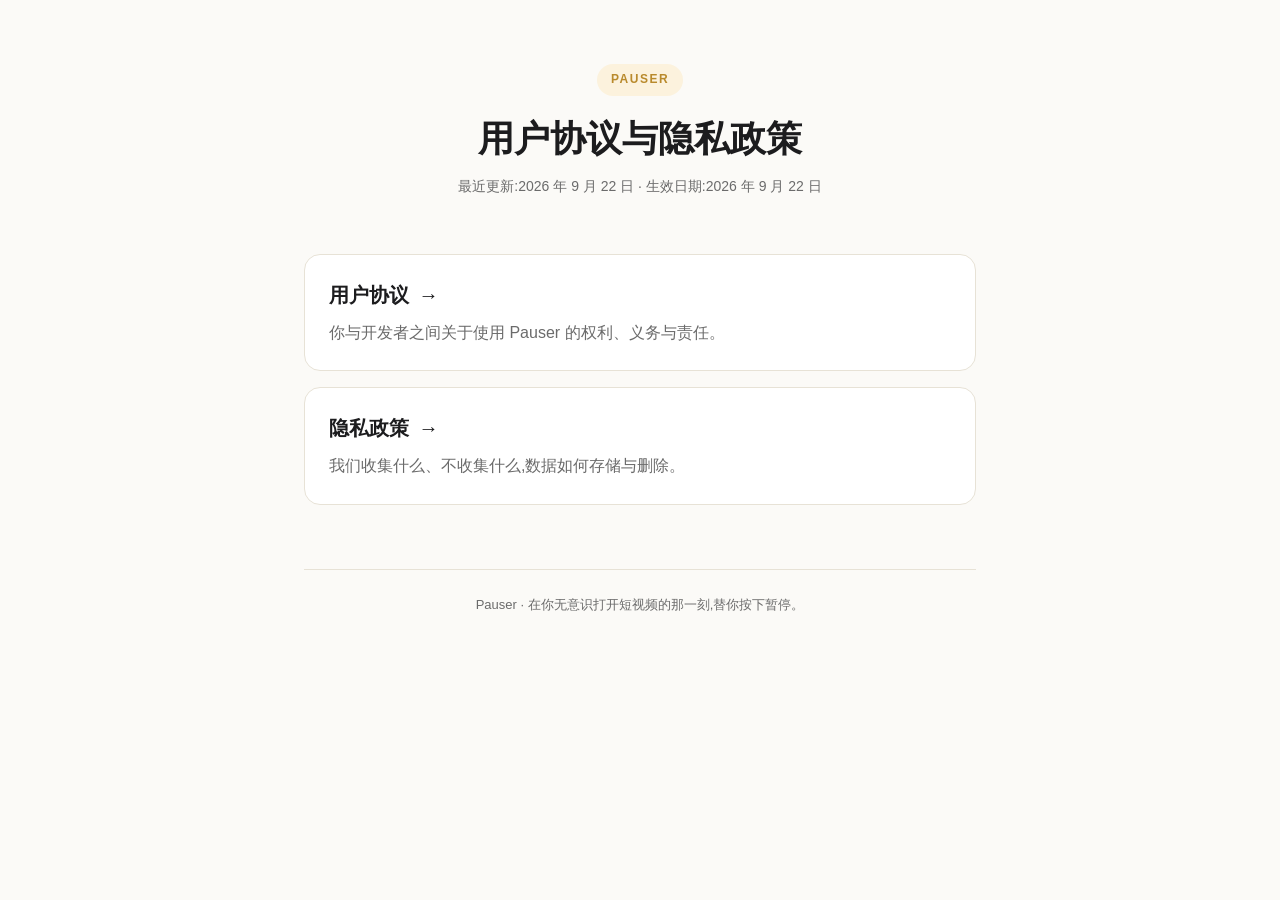
==== index.html @ b1f8690e "Initial: Pauser 法律页面 (用户协议 + 隐私政策 + 入口)" ====
<!DOCTYPE html>
<html lang="zh-CN">
<head>
  <meta charset="UTF-8">
  <meta name="viewport" content="width=device-width, initial-scale=1.0">
  <title>Pauser · 用户协议与隐私政策</title>
  <meta name="description" content="Pauser (iOS 防沉迷 App) 的用户协议与隐私政策。">
  <link rel="canonical" href="https://bush-fu.github.io/pauser-legal/">
  <meta name="robots" content="index, follow">
  <meta name="theme-color" content="#FBC95B">
  <style>
    :root {
      color-scheme: light dark;
      --bg: #fbfaf7;
      --fg: #1c1c1e;
      --muted: #6b6b6b;
      --line: #e7e2d6;
      --accent: #b98a2c;
      --card: #ffffff;
    }
    @media (prefers-color-scheme: dark) {
      :root {
        --bg: #11100d;
        --fg: #f1efe9;
        --muted: #a39e92;
        --line: #2a2823;
        --accent: #fbc95b;
        --card: #1b1a16;
      }
    }
    * { box-sizing: border-box; }
    html, body { margin: 0; padding: 0; }
    body {
      background: var(--bg);
      color: var(--fg);
      font: 16px/1.65 -apple-system, BlinkMacSystemFont, "PingFang SC", "Hiragino Sans", "Microsoft YaHei", sans-serif;
      -webkit-font-smoothing: antialiased;
    }
    .wrap { max-width: 720px; margin: 0 auto; padding: 64px 24px 96px; }
    header { text-align: center; margin-bottom: 56px; }
    .brand {
      display: inline-flex; align-items: center; gap: 10px;
      padding: 6px 14px; border-radius: 999px;
      background: rgba(251, 201, 91, 0.16);
      color: var(--accent);
      font-size: 12px; font-weight: 700; letter-spacing: 1.5px;
    }
    h1 { font-size: 36px; line-height: 1.25; margin: 20px 0 12px; }
    .meta { color: var(--muted); font-size: 14px; }
    .card {
      background: var(--card);
      border: 1px solid var(--line);
      border-radius: 16px;
      padding: 24px;
      margin-bottom: 16px;
      transition: transform .2s ease, box-shadow .2s ease;
    }
    .card:hover { transform: translateY(-2px); box-shadow: 0 12px 32px rgba(0,0,0,0.08); }
    .card h2 { margin: 0 0 8px; font-size: 20px; }
    .card p { margin: 0; color: var(--muted); }
    .card a { color: var(--accent); text-decoration: none; font-weight: 600; }
    .card a:hover { text-decoration: underline; }
    .arrow {
      display: inline-block; margin-left: 4px;
      transition: transform .2s ease;
    }
    .card:hover .arrow { transform: translateX(4px); }
    footer {
      margin-top: 64px; padding-top: 24px;
      border-top: 1px solid var(--line);
      color: var(--muted); font-size: 13px; text-align: center;
    }
  </style>
</head>
<body>
  <div class="wrap">
    <header>
      <span class="brand">PAUSER</span>
      <h1>用户协议与隐私政策</h1>
      <p class="meta">最近更新:2026 年 9 月 22 日 · 生效日期:2026 年 9 月 22 日</p>
    </header>

    <a class="card" href="terms.html" style="display:block;text-decoration:none;color:inherit;">
      <h2>用户协议 <span class="arrow">→</span></h2>
      <p>你与开发者之间关于使用 Pauser 的权利、义务与责任。</p>
    </a>

    <a class="card" href="privacy.html" style="display:block;text-decoration:none;color:inherit;">
      <h2>隐私政策 <span class="arrow">→</span></h2>
      <p>我们收集什么、不收集什么,数据如何存储与删除。</p>
    </a>

    <footer>
      Pauser · 在你无意识打开短视频的那一刻,替你按下暂停。
    </footer>
  </div>
</body>
</html>
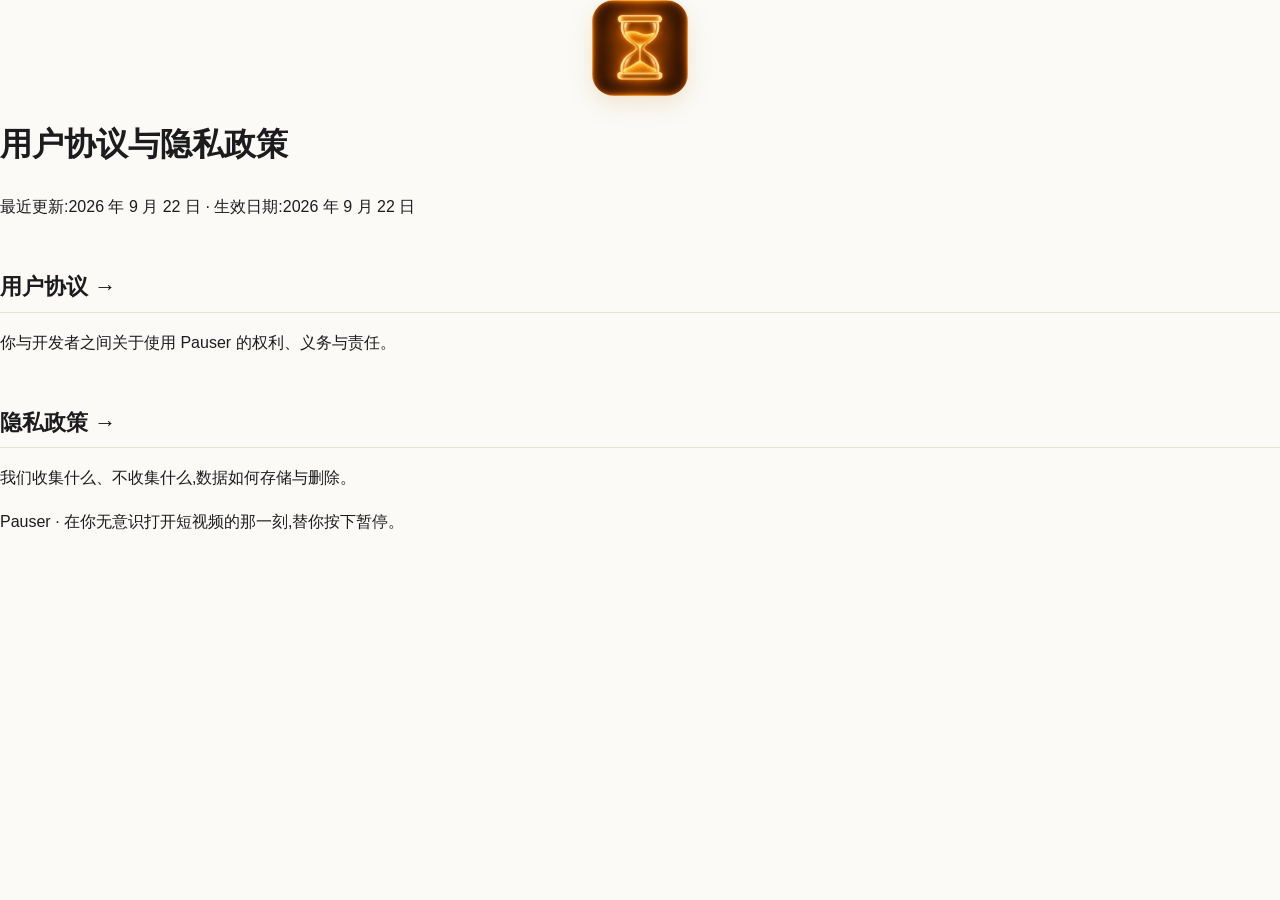
==== commit c0649fbd: "feat(legal): 替换通用 ⏸ icon 为 Pauser 真实 app icon" ====
--- a/index.html
+++ b/index.html
@@ -6,76 +6,23 @@
   <title>Pauser · 用户协议与隐私政策</title>
   <meta name="description" content="Pauser (iOS 防沉迷 App) 的用户协议与隐私政策。">
   <link rel="canonical" href="https://bush-fu.github.io/pauser-legal/">
+  <link rel="icon" type="image/png" sizes="32x32" href="assets/favicon-32.png">
+  <link rel="apple-touch-icon" href="assets/apple-touch-icon.png">
+  <link rel="image_src" href="assets/pauser-icon.png">
+  <link rel="stylesheet" href="assets/style.css">
   <meta name="robots" content="index, follow">
   <meta name="theme-color" content="#FBC95B">
-  <style>
-    :root {
-      color-scheme: light dark;
-      --bg: #fbfaf7;
-      --fg: #1c1c1e;
-      --muted: #6b6b6b;
-      --line: #e7e2d6;
-      --accent: #b98a2c;
-      --card: #ffffff;
-    }
-    @media (prefers-color-scheme: dark) {
-      :root {
-        --bg: #11100d;
-        --fg: #f1efe9;
-        --muted: #a39e92;
-        --line: #2a2823;
-        --accent: #fbc95b;
-        --card: #1b1a16;
-      }
-    }
-    * { box-sizing: border-box; }
-    html, body { margin: 0; padding: 0; }
-    body {
-      background: var(--bg);
-      color: var(--fg);
-      font: 16px/1.65 -apple-system, BlinkMacSystemFont, "PingFang SC", "Hiragino Sans", "Microsoft YaHei", sans-serif;
-      -webkit-font-smoothing: antialiased;
-    }
-    .wrap { max-width: 720px; margin: 0 auto; padding: 64px 24px 96px; }
-    header { text-align: center; margin-bottom: 56px; }
-    .brand {
-      display: inline-flex; align-items: center; gap: 10px;
-      padding: 6px 14px; border-radius: 999px;
-      background: rgba(251, 201, 91, 0.16);
-      color: var(--accent);
-      font-size: 12px; font-weight: 700; letter-spacing: 1.5px;
-    }
-    h1 { font-size: 36px; line-height: 1.25; margin: 20px 0 12px; }
-    .meta { color: var(--muted); font-size: 14px; }
-    .card {
-      background: var(--card);
-      border: 1px solid var(--line);
-      border-radius: 16px;
-      padding: 24px;
-      margin-bottom: 16px;
-      transition: transform .2s ease, box-shadow .2s ease;
-    }
-    .card:hover { transform: translateY(-2px); box-shadow: 0 12px 32px rgba(0,0,0,0.08); }
-    .card h2 { margin: 0 0 8px; font-size: 20px; }
-    .card p { margin: 0; color: var(--muted); }
-    .card a { color: var(--accent); text-decoration: none; font-weight: 600; }
-    .card a:hover { text-decoration: underline; }
-    .arrow {
-      display: inline-block; margin-left: 4px;
-      transition: transform .2s ease;
-    }
-    .card:hover .arrow { transform: translateX(4px); }
-    footer {
-      margin-top: 64px; padding-top: 24px;
-      border-top: 1px solid var(--line);
-      color: var(--muted); font-size: 13px; text-align: center;
-    }
-  </style>
+  <meta property="og:type" content="article">
+  <meta property="og:title" content="Pauser · 用户协议与隐私政策">
+  <meta property="og:description" content="Pauser iOS 防沉迷 App 的用户协议与隐私政策。">
+  <meta property="og:url" content="https://bush-fu.github.io/pauser-legal/">
+  <meta property="og:image" content="https://bush-fu.github.io/pauser-legal/assets/pauser-icon.png">
+  <meta property="og:locale" content="zh_CN">
 </head>
 <body>
   <div class="wrap">
     <header>
-      <span class="brand">PAUSER</span>
+      <img class="brand-icon" src="assets/pauser-icon.png" alt="Pauser app icon" width="96" height="96">
       <h1>用户协议与隐私政策</h1>
       <p class="meta">最近更新:2026 年 9 月 22 日 · 生效日期:2026 年 9 月 22 日</p>
     </header>
--- a/assets/style.css
+++ b/assets/style.css
@@ -0,0 +1,127 @@
+:root {
+  color-scheme: light dark;
+  --bg: #fbfaf7;
+  --fg: #1c1c1e;
+  --muted: #6b6b6b;
+  --line: #e7e2d6;
+  --accent: #b98a2c;
+  --card: #ffffff;
+  --code-bg: #f3efe6;
+}
+@media (prefers-color-scheme: dark) {
+  :root {
+    --bg: #11100d;
+    --fg: #f1efe9;
+    --muted: #a39e92;
+    --line: #2a2823;
+    --accent: #fbc95b;
+    --card: #1b1a16;
+    --code-bg: #1f1d18;
+  }
+}
+* { box-sizing: border-box; }
+html, body { margin: 0; padding: 0; }
+body {
+  background: var(--bg);
+  color: var(--fg);
+  font: 16px/1.7 -apple-system, BlinkMacSystemFont, "PingFang SC", "Hiragino Sans", "Microsoft YaHei", sans-serif;
+  -webkit-font-smoothing: antialiased;
+}
+a { color: var(--accent); text-decoration: none; }
+a:hover { text-decoration: underline; }
+code, pre {
+  font-family: ui-monospace, SFMono-Regular, Menlo, Consolas, monospace;
+  font-size: 14px;
+  background: var(--code-bg);
+  padding: 1px 6px;
+  border-radius: 4px;
+}
+.nav {
+  border-bottom: 1px solid var(--line);
+  background: rgba(251, 250, 247, 0.85);
+  backdrop-filter: saturate(180%) blur(20px);
+  -webkit-backdrop-filter: saturate(180%) blur(20px);
+  position: sticky; top: 0; z-index: 10;
+}
+@media (prefers-color-scheme: dark) {
+  .nav { background: rgba(17, 16, 13, 0.85); }
+}
+.nav-inner {
+  max-width: 720px; margin: 0 auto;
+  padding: 14px 24px;
+  display: flex; align-items: center; justify-content: space-between;
+}
+.nav-logo {
+  display: inline-flex; align-items: center; gap: 8px;
+  font-weight: 700; font-size: 16px; color: var(--fg);
+}
+.nav-logo:hover { text-decoration: none; }
+.nav-logo-mark {
+  display: inline-block;
+  width: 28px; height: 28px;
+  border-radius: 8px;
+  object-fit: cover;
+  vertical-align: middle;
+}
+.brand-icon {
+  display: block;
+  width: 96px; height: 96px;
+  border-radius: 22px;
+  margin: 0 auto 18px;
+  box-shadow: 0 8px 24px rgba(185, 138, 44, 0.18);
+}
+.nav-back { font-size: 14px; color: var(--muted); }
+main {
+  max-width: 720px; margin: 0 auto;
+  padding: 56px 24px 64px;
+}
+.doc-header { margin-bottom: 40px; }
+.doc-badge {
+  display: inline-block;
+  padding: 4px 12px; border-radius: 999px;
+  background: rgba(251, 201, 91, 0.18);
+  color: var(--accent);
+  font-size: 11px; font-weight: 700; letter-spacing: 1.5px;
+}
+.doc-title {
+  font-size: 36px; line-height: 1.25;
+  margin: 16px 0 12px;
+}
+.doc-meta {
+  color: var(--muted); font-size: 14px;
+}
+h2 {
+  font-size: 22px;
+  margin: 48px 0 12px;
+  padding-bottom: 6px;
+  border-bottom: 1px solid var(--line);
+}
+h3 {
+  font-size: 17px;
+  margin: 24px 0 8px;
+}
+p, li { color: var(--fg); }
+ul, ol { padding-left: 24px; }
+li { margin: 4px 0; }
+.summary-list {
+  background: var(--card);
+  border: 1px solid var(--line);
+  border-radius: 12px;
+  padding: 20px 24px 20px 44px;
+  list-style: none;
+  margin: 24px 0;
+}
+.summary-list li { padding: 4px 0; }
+.doc-footer {
+  border-top: 1px solid var(--line);
+  padding: 24px;
+  text-align: center;
+  color: var(--muted);
+  font-size: 13px;
+}
+.doc-footer p { margin: 6px 0; }
+@media (max-width: 540px) {
+  main { padding: 32px 20px 48px; }
+  .doc-title { font-size: 28px; }
+  h2 { font-size: 19px; }
+}
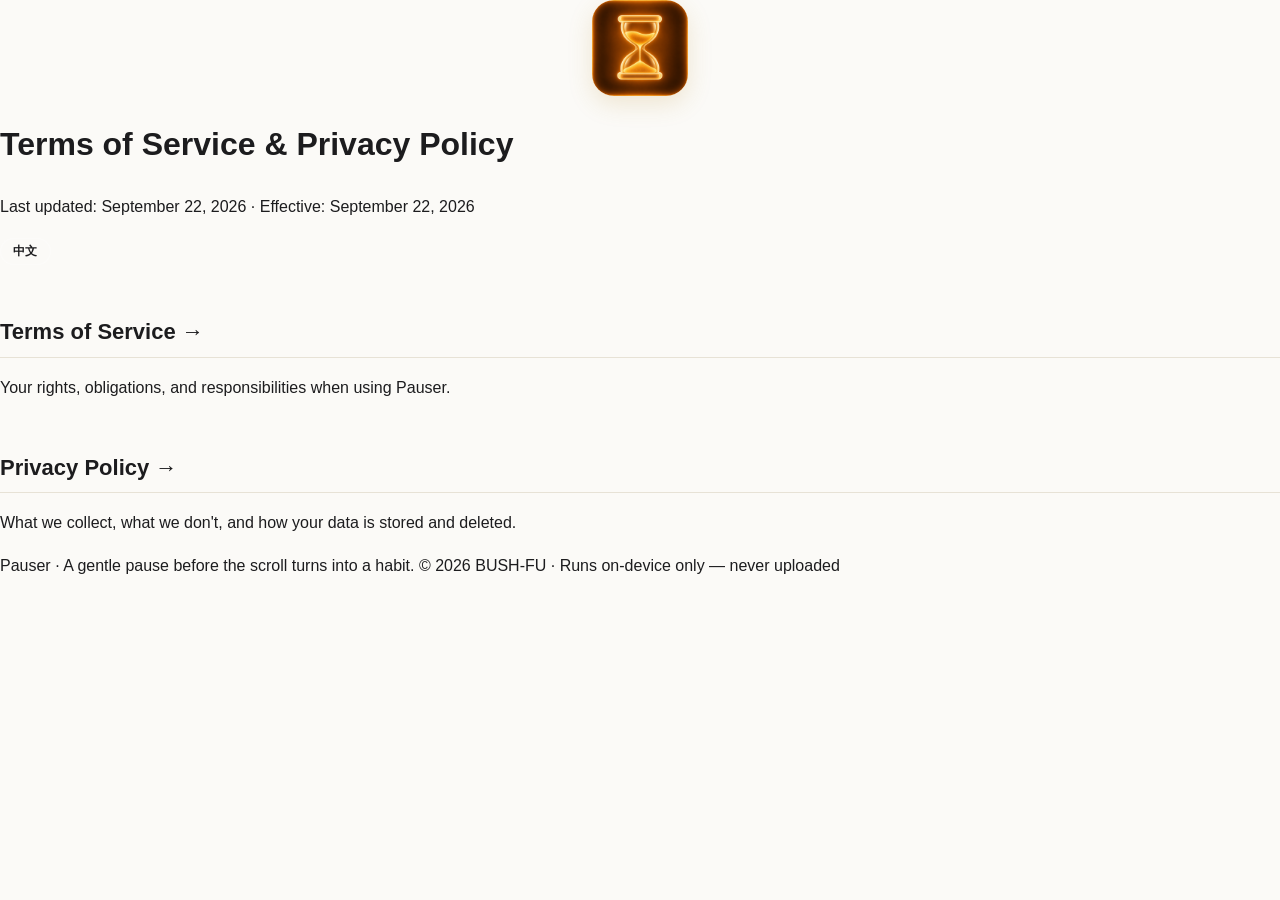
==== commit 971d001b: "feat(legal): bilingual zh/en with toggle, add marketing.html + support.html + 6 app screens - All 5 " ====
--- a/index.html
+++ b/index.html
@@ -3,9 +3,9 @@
 <head>
   <meta charset="UTF-8">
   <meta name="viewport" content="width=device-width, initial-scale=1.0">
-  <title>Pauser · 用户协议与隐私政策</title>
-  <meta name="description" content="Pauser (iOS 防沉迷 App) 的用户协议与隐私政策。">
-  <link rel="canonical" href="https://bush-fu.github.io/pauser-legal/">
+  <title data-zh="Pauser · 用户协议与隐私政策" data-en="Pauser · Terms of Service &amp; Privacy Policy">Pauser · Terms of Service &amp; Privacy Policy</title>
+  <meta name="description" data-zh="Pauser (iOS 防沉迷 App) 的用户协议与隐私政策。" data-en="Terms of Service and Privacy Policy for Pauser — an iOS app that gently pauses you before mindless scrolling turns into a habit." content="Terms of Service and Privacy Policy for Pauser — an iOS app that gently pauses you before mindless scrolling turns into a habit.">
+  <link rel="canonical" href="https://chongshanai.com/pauser/">
   <link rel="icon" type="image/png" sizes="32x32" href="assets/favicon-32.png">
   <link rel="apple-touch-icon" href="assets/apple-touch-icon.png">
   <link rel="image_src" href="assets/pauser-icon.png">
@@ -13,32 +13,51 @@
   <meta name="robots" content="index, follow">
   <meta name="theme-color" content="#FBC95B">
   <meta property="og:type" content="article">
-  <meta property="og:title" content="Pauser · 用户协议与隐私政策">
-  <meta property="og:description" content="Pauser iOS 防沉迷 App 的用户协议与隐私政策。">
-  <meta property="og:url" content="https://bush-fu.github.io/pauser-legal/">
-  <meta property="og:image" content="https://bush-fu.github.io/pauser-legal/assets/pauser-icon.png">
-  <meta property="og:locale" content="zh_CN">
+  <meta property="og:title" content="Pauser · Terms of Service &amp; Privacy Policy">
+  <meta property="og:description" content="Terms of Service and Privacy Policy for Pauser.">
+  <meta property="og:url" content="https://chongshanai.com/pauser/">
+  <meta property="og:image" content="https://chongshanai.com/pauser/assets/pauser-icon.png">
+  <meta property="og:locale" content="en_US">
+  <script src="assets/i18n.js" defer></script>
 </head>
 <body>
   <div class="wrap">
     <header>
       <img class="brand-icon" src="assets/pauser-icon.png" alt="Pauser app icon" width="96" height="96">
-      <h1>用户协议与隐私政策</h1>
-      <p class="meta">最近更新:2026 年 9 月 22 日 · 生效日期:2026 年 9 月 22 日</p>
+      <h1><span data-lang-show="zh">用户协议与隐私政策</span><span data-lang-show="en">Terms of Service &amp; Privacy Policy</span></h1>
+      <p class="meta">
+        <span data-lang-show="zh">最近更新:2026 年 9 月 22 日 · 生效日期:2026 年 9 月 22 日</span>
+        <span data-lang-show="en">Last updated: September 22, 2026 · Effective: September 22, 2026</span>
+      </p>
+      <button type="button" class="lang-toggle" data-lang-toggle aria-label="Switch to English">EN</button>
     </header>
 
     <a class="card" href="terms.html" style="display:block;text-decoration:none;color:inherit;">
-      <h2>用户协议 <span class="arrow">→</span></h2>
-      <p>你与开发者之间关于使用 Pauser 的权利、义务与责任。</p>
+      <h2>
+        <span data-lang-show="zh">用户协议 <span class="arrow">→</span></span>
+        <span data-lang-show="en">Terms of Service <span class="arrow">→</span></span>
+      </h2>
+      <p>
+        <span data-lang-show="zh">你与开发者之间关于使用 Pauser 的权利、义务与责任。</span>
+        <span data-lang-show="en">Your rights, obligations, and responsibilities when using Pauser.</span>
+      </p>
     </a>
 
     <a class="card" href="privacy.html" style="display:block;text-decoration:none;color:inherit;">
-      <h2>隐私政策 <span class="arrow">→</span></h2>
-      <p>我们收集什么、不收集什么,数据如何存储与删除。</p>
+      <h2>
+        <span data-lang-show="zh">隐私政策 <span class="arrow">→</span></span>
+        <span data-lang-show="en">Privacy Policy <span class="arrow">→</span></span>
+      </h2>
+      <p>
+        <span data-lang-show="zh">我们收集什么、不收集什么,数据如何存储与删除。</span>
+        <span data-lang-show="en">What we collect, what we don't, and how your data is stored and deleted.</span>
+      </p>
     </a>
 
     <footer>
-      Pauser · 在你无意识打开短视频的那一刻,替你按下暂停。
+      <span data-lang-show="zh">Pauser · 在你无意识打开短视频的那一刻,替你按下暂停。</span>
+      <span data-lang-show="en">Pauser · A gentle pause before the scroll turns into a habit.</span>
+      <span class="tagline">© 2026 BUSH-FU · <span data-lang-show="zh">仅本机运行,不上传任何数据</span><span data-lang-show="en">Runs on-device only — never uploaded</span></span>
     </footer>
   </div>
 </body>
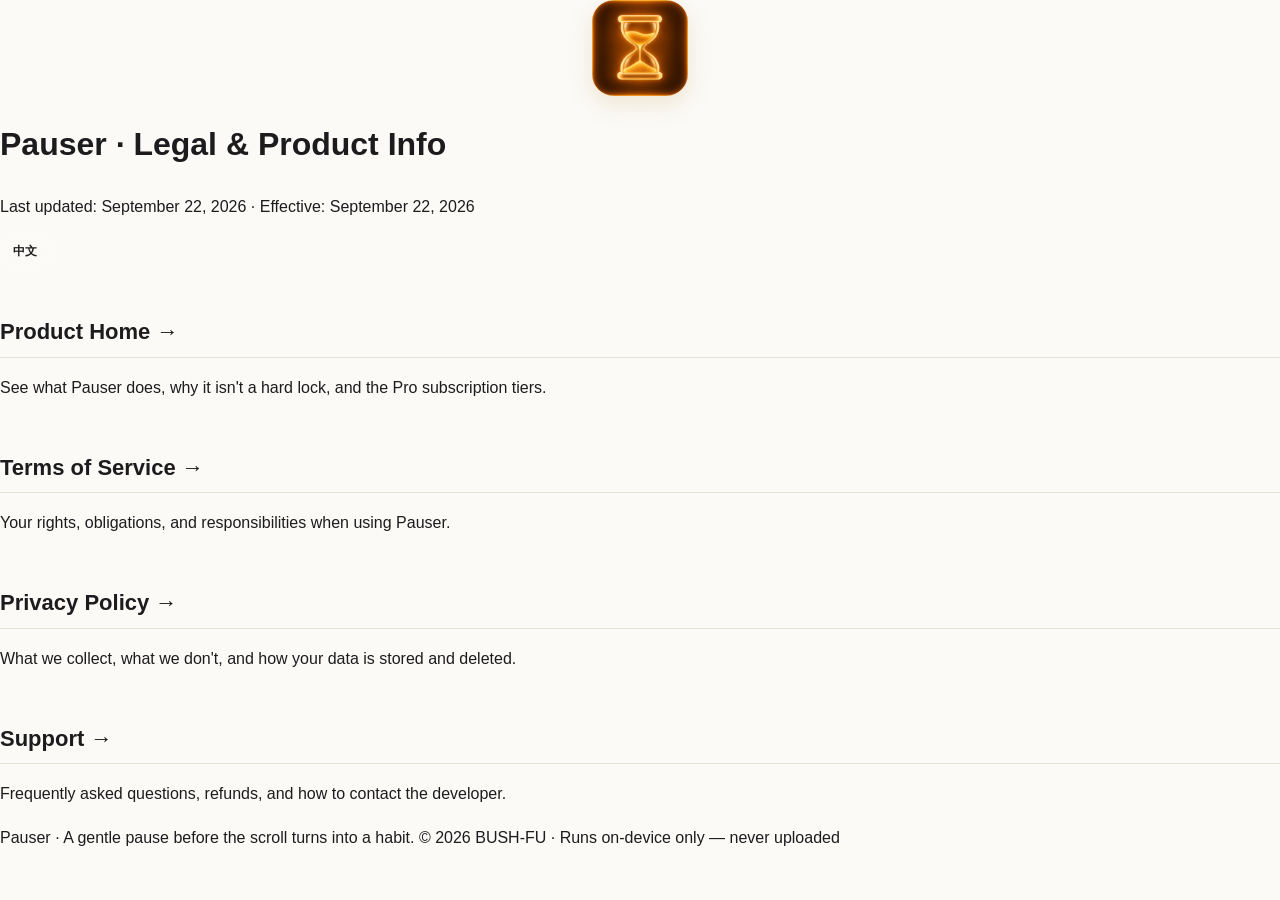
==== commit 04550533: "feat(legal): index lists all 4 entry pages (marketing, terms, privacy, support) The landing card pre" ====
--- a/index.html
+++ b/index.html
@@ -3,8 +3,8 @@
 <head>
   <meta charset="UTF-8">
   <meta name="viewport" content="width=device-width, initial-scale=1.0">
-  <title data-zh="Pauser · 用户协议与隐私政策" data-en="Pauser · Terms of Service &amp; Privacy Policy">Pauser · Terms of Service &amp; Privacy Policy</title>
-  <meta name="description" data-zh="Pauser (iOS 防沉迷 App) 的用户协议与隐私政策。" data-en="Terms of Service and Privacy Policy for Pauser — an iOS app that gently pauses you before mindless scrolling turns into a habit." content="Terms of Service and Privacy Policy for Pauser — an iOS app that gently pauses you before mindless scrolling turns into a habit.">
+  <title data-zh="Pauser · 法律与产品信息" data-en="Pauser · Legal &amp; Product Info">Pauser · Legal &amp; Product Info</title>
+  <meta name="description" data-zh="Pauser (iOS 防沉迷 App) 的产品主页、用户协议、隐私政策与技术支持入口。" data-en="Product home, Terms of Service, Privacy Policy, and Support for Pauser — an iOS screen-time app." content="Product home, Terms of Service, Privacy Policy, and Support for Pauser — an iOS screen-time app.">
   <link rel="canonical" href="https://chongshanai.com/pauser/">
   <link rel="icon" type="image/png" sizes="32x32" href="assets/favicon-32.png">
   <link rel="apple-touch-icon" href="assets/apple-touch-icon.png">
@@ -13,8 +13,8 @@
   <meta name="robots" content="index, follow">
   <meta name="theme-color" content="#FBC95B">
   <meta property="og:type" content="article">
-  <meta property="og:title" content="Pauser · Terms of Service &amp; Privacy Policy">
-  <meta property="og:description" content="Terms of Service and Privacy Policy for Pauser.">
+  <meta property="og:title" content="Pauser · Legal &amp; Product Info">
+  <meta property="og:description" content="Product home, Terms of Service, Privacy Policy, and Support for Pauser.">
   <meta property="og:url" content="https://chongshanai.com/pauser/">
   <meta property="og:image" content="https://chongshanai.com/pauser/assets/pauser-icon.png">
   <meta property="og:locale" content="en_US">
@@ -24,13 +24,27 @@
   <div class="wrap">
     <header>
       <img class="brand-icon" src="assets/pauser-icon.png" alt="Pauser app icon" width="96" height="96">
-      <h1><span data-lang-show="zh">用户协议与隐私政策</span><span data-lang-show="en">Terms of Service &amp; Privacy Policy</span></h1>
+      <h1>
+        <span data-lang-show="zh">Pauser · 法律与产品信息</span>
+        <span data-lang-show="en">Pauser · Legal &amp; Product Info</span>
+      </h1>
       <p class="meta">
         <span data-lang-show="zh">最近更新:2026 年 9 月 22 日 · 生效日期:2026 年 9 月 22 日</span>
         <span data-lang-show="en">Last updated: September 22, 2026 · Effective: September 22, 2026</span>
       </p>
       <button type="button" class="lang-toggle" data-lang-toggle aria-label="Switch to English">EN</button>
     </header>
+
+    <a class="card" href="marketing.html" style="display:block;text-decoration:none;color:inherit;">
+      <h2>
+        <span data-lang-show="zh">产品主页 <span class="arrow">→</span></span>
+        <span data-lang-show="en">Product Home <span class="arrow">→</span></span>
+      </h2>
+      <p>
+        <span data-lang-show="zh">了解 Pauser 的功能、为什么不是限时封锁、以及 Pro 订阅价格。</span>
+        <span data-lang-show="en">See what Pauser does, why it isn't a hard lock, and the Pro subscription tiers.</span>
+      </p>
+    </a>
 
     <a class="card" href="terms.html" style="display:block;text-decoration:none;color:inherit;">
       <h2>
@@ -54,6 +68,17 @@
       </p>
     </a>
 
+    <a class="card" href="support.html" style="display:block;text-decoration:none;color:inherit;">
+      <h2>
+        <span data-lang-show="zh">技术支持 <span class="arrow">→</span></span>
+        <span data-lang-show="en">Support <span class="arrow">→</span></span>
+      </h2>
+      <p>
+        <span data-lang-show="zh">常见问题 + 申请退款 + 联系我们。</span>
+        <span data-lang-show="en">Frequently asked questions, refunds, and how to contact the developer.</span>
+      </p>
+    </a>
+
     <footer>
       <span data-lang-show="zh">Pauser · 在你无意识打开短视频的那一刻,替你按下暂停。</span>
       <span data-lang-show="en">Pauser · A gentle pause before the scroll turns into a habit.</span>
